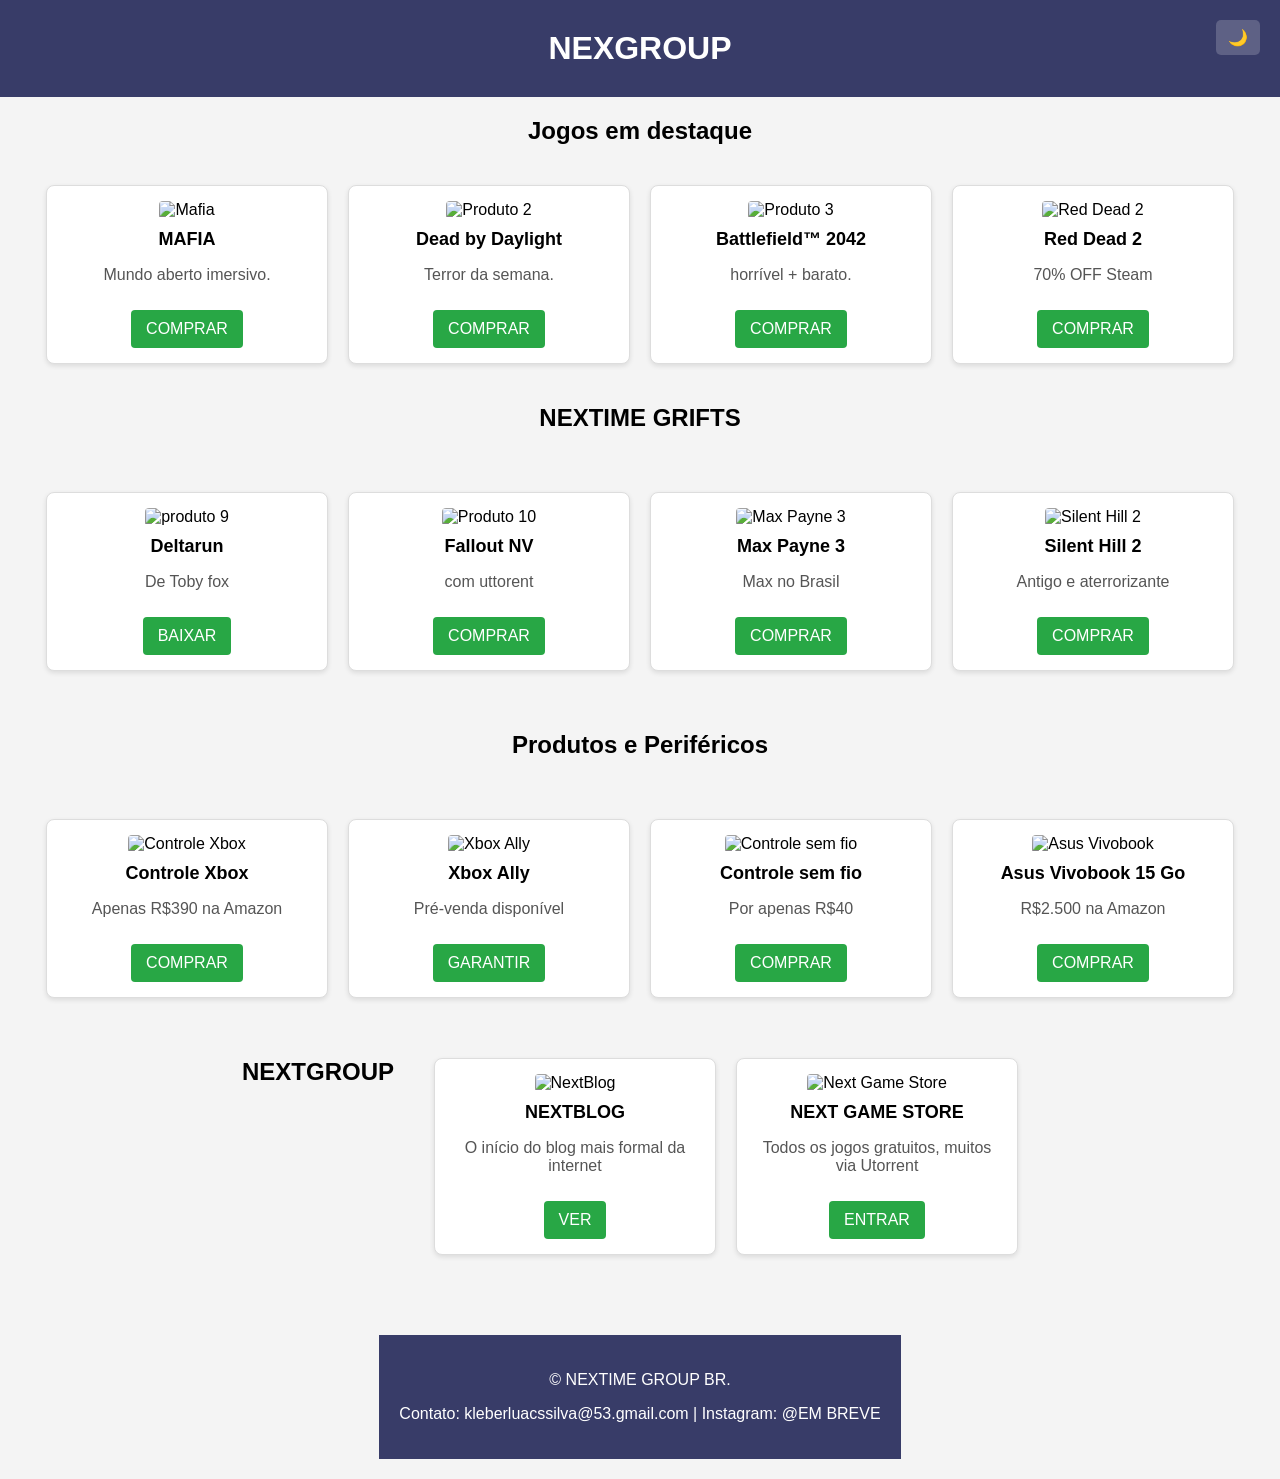
==== index.html @ abc6c037 "Update index.html" ====
<!DOCTYPE html>
<html lang="pt-br">
<head>
  <meta charset="UTF-8">
  <meta name="viewport" content="width=device-width, initial-scale=1.0">
  <title>NEXGROUP</title>
  <style>
    body {
      font-family: Arial, sans-serif;
      background-color: #f4f4f4;
      color: #000;
      margin: 0;
      padding: 0;
      transition: background-color 0.3s, color 0.3s;
    }

    header {
      background-color: #383c68;
      color: white;
      padding: 30px;
      text-align: center;
      position: relative;
    }

    header h1 {
      margin: 0;
    }

    #toggle-theme {
      position: absolute;
      top: 20px;
      right: 20px;
      padding: 8px 12px;
      border: none;
      border-radius: 5px;
      background-color: #ffffff30;
      color: white;
      cursor: pointer;
      font-size: 16px;
    }

    .container {
      display: flex;
      flex-wrap: wrap;
      justify-content: center;
      padding: 20px;
      gap: 20px;
    }

    .produto {
      background: white;
      border: 1px solid #ddd;
      border-radius: 8px;
      padding: 15px;
      width: 250px;
      text-align: center;
      box-shadow: 0 2px 5px rgba(0,0,0,0.1);
      transition: background-color 0.3s, color 0.3s;
    }

    .produto img {
      max-width: 100%;
      height: auto;
      border-radius: 4px;
    }

    .produto h2 {
      font-size: 18px;
      margin: 10px 0;
    }

    .produto p {
      color: #555;
    }

    .produto a {
      display: inline-block;
      margin-top: 10px;
      padding: 10px 15px;
      background-color: #28a745;
      color: white;
      text-decoration: none;
      border-radius: 4px;
    }

    .produto a:hover {
      background-color: #218838;
    }

    footer {
      background-color: #383c68;
      color: white;
      text-align: center;
      padding: 20px;
      margin-top: 40px;
    }

    /* 🌙 TEMA ESCURO */
    body.dark-mode {
      background-color: #121212;
      color: #e0e0e0;
    }

    body.dark-mode header,
    body.dark-mode footer {
      background-color: #1f1f3d;
      color: white;
    }

    body.dark-mode .produto {
      background-color: #1e1e1e;
      border-color: #333;
      box-shadow: 0 2px 5px rgba(255, 255, 255, 0.05);
    }

    body.dark-mode .produto p {
      color: #cccccc;
    }

    body.dark-mode .produto a {
      background-color: #28a745;
      color: white;
    }

    body.dark-mode .produto a:hover {
      background-color: #1c7c31;
    }

    body.dark-mode h1,
    body.dark-mode h2 {
      color: white;
    }

    body.dark-mode #toggle-theme {
      background-color: #ffffff10;
    }
  </style>
</head>

<body>

  <!-- 🔥 CABEÇALHO -->
  <header>
    <h1>NEXGROUP</h1>
    <button id="toggle-theme">🌙</button>
  </header>

  <!-- 🎮 PRIMEIRA PRATELEIRA - JOGOS -->
  <h2 style="text-align:center; margin-top:20px;">Jogos em destaque</h2>
  <div class="container">
    <div class="produto">
      <img src="mafia.jpeg" alt="Mafia">
      <h2>MAFIA</h2>
      <p>Mundo aberto imersivo.</p>
      <a href="#">COMPRAR</a>
    </div>
<div class="produto">
      <img src="ui.jpeg" alt="Produto 2" />
      <h2>Dead by Daylight</h2>
      <p>Terror da semana.</p>
      <a href="https://store.steampowered.com/app/381210/Dead_by_Daylight/" target="_blank">COMPRAR</a>
    </div>
    <div class="produto">
      <img src="b.jpeg" alt="Produto 3" />
      <h2>Battlefield™ 2042</h2>
      <p>horrível + barato.</p>
      <a href="https://store.steampowered.com/app/1517290/Battlefield_2042/" target="_blank">COMPRAR</a>
    </div>
    
    <div class="produto">
      <img src="red.jpeg" alt="Red Dead 2">
      <h2>Red Dead 2</h2>
      <p>70% OFF Steam</p>
      <a href="#">COMPRAR</a>
    </div>
<h2 style="text-align: center;margin-top:20px;">NEXTIME GRIFTS</h2>

  <!-- Terceira prateleira -->
  <div class="container">
    <div class="produto">
      <img src="rune.webp" alt="produto 9" />
      <h2>Deltarun</h2> 
      <p>De Toby fox</p>
      <a href="https://www.mediafire.com/file/yk2mm4gsqlfum91" target="_blank">BAIXAR</a>
    </div>
    <div class="produto">
      <img src="nw.jpeg" alt="Produto 10" />
      <h2>Fallout NV</h2>
      <p>com uttorent</p>
      <a href="magnet:?xt=urn:btih:AB17BE3C8B7FA88B3AF13E9C4FF7200B98525F3C" target="_blank">COMPRAR</a>
    </div>
    
    <div class="produto">
      <img src="max.jpg" alt="Max Payne 3">
      <h2>Max Payne 3</h2>
      <p>Max no Brasil</p>
      <a href="#">COMPRAR</a>
    </div>
    <div class="produto">
      <img src="sile.jpg" alt="Silent Hill 2">
      <h2>Silent Hill 2</h2>
      <p>Antigo e aterrorizante</p>
      <a href="#">COMPRAR</a>
    </div>
  </div>

  <!-- 🌟 >

  <!-- 🛍️ TERCEIRA PRATELEIRA - PRODUTOS -->
  <h2 style="text-align:center; margin-top:20px;">Produtos e Periféricos</h2>
  <div class="container">
    <div class="produto">
      <img src="gh.jpeg" alt="Controle Xbox">
      <h2>Controle Xbox</h2>
      <p>Apenas R$390 na Amazon</p>
      <a href="#">COMPRAR</a>
    </div>
    <div class="produto">
      <img src="aly.jpeg" alt="Xbox Ally">
      <h2>Xbox Ally</h2>
      <p>Pré-venda disponível</p>
      <a href="#">GARANTIR</a>
    </div>
    <div class="produto">
      <img src="po.jpeg" alt="Controle sem fio">
      <h2>Controle sem fio</h2>
      <p>Por apenas R$40</p>
      <a href="#">COMPRAR</a>
    </div>
    <div class="produto">
      <img src="alive.jpeg" alt="Asus Vivobook">
      <h2>Asus Vivobook 15 Go</h2>
      <p>R$2.500 na Amazon</p>
      <a href="#">COMPRAR</a>
    </div>
  </div>

  <!-- 🌐 QUARTA PRATELEIRA - GRUPO -->
  <h2 style="text-align:center; margin-top:20px;">NEXTGROUP</h2>
  <div class="container">
    <div class="produto">
      <img src="nb.jpeg" alt="NextBlog">
      <h2>NEXTBLOG</h2>
      <p>O início do blog mais formal da internet</p>
      <a href="#">VER</a>
    </div>
    <div class="produto">
      <img src="lç.png" alt="Next Game Store">
      <h2>NEXT GAME STORE</h2>
      <p>Todos os jogos gratuitos, muitos via Utorrent</p>
      <a href="#">ENTRAR</a>
    </div>
  </div>

  <!-- 🔥 RODAPÉ -->
  <footer>
    <p>&copy; NEXTIME GROUP BR.</p>
    <p>Contato: kleberluacssilva@53.gmail.com | Instagram: @EM BREVE</p>
  </footer>

  <!-- 🌙 SCRIPT DO TEMA -->
  <script>
    const toggleBtn = document.getElementById('toggle-theme');
    toggleBtn.addEventListener('click', () => {
      document.body.classList.toggle('dark-mode');
      toggleBtn.textContent = document.body.classList.contains('dark-mode') ? '☀️' : '🌙';
    });
  </script>

</body>
</html>
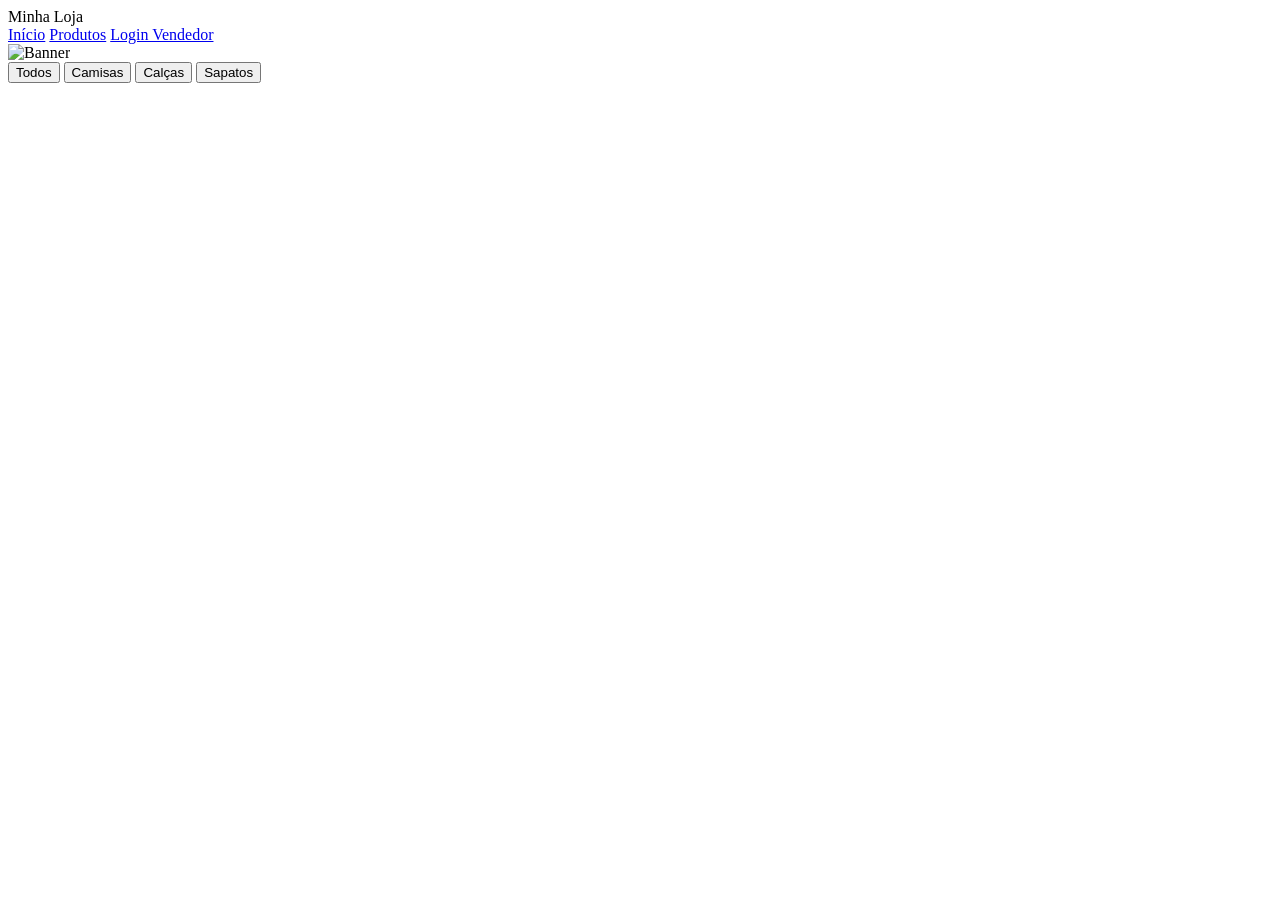
==== commit 7dc74f6a: "Add files via upload" ====
--- a/index.html
+++ b/index.html
@@ -1,271 +1,47 @@
-  <!DOCTYPE html>
-<html lang="pt-br">
-<head>
-  <meta charset="UTF-8">
-  <meta name="viewport" content="width=device-width, initial-scale=1.0">
-  <title>NEXGROUP</title>
-  <style>
-    body {
-      font-family: Arial, sans-serif;
-      background-color: #f4f4f4;
-      color: #000;
-      margin: 0;
-      padding: 0;
-      transition: background-color 0.3s, color 0.3s;
-    }
-
-    header {
-      background-color: #383c68;
-      color: white;
-      padding: 30px;
-      text-align: center;
-      position: relative;
-    }
-
-    header h1 {
-      margin: 0;
-    }
-
-    #toggle-theme {
-      position: absolute;
-      top: 20px;
-      right: 20px;
-      padding: 8px 12px;
-      border: none;
-      border-radius: 5px;
-      background-color: #ffffff30;
-      color: white;
-      cursor: pointer;
-      font-size: 16px;
-    }
-
-    .container {
-      display: flex;
-      flex-wrap: wrap;
-      justify-content: center;
-      padding: 20px;
-      gap: 20px;
-    }
-
-    .produto {
-      background: white;
-      border: 1px solid #ddd;
-      border-radius: 8px;
-      padding: 15px;
-      width: 250px;
-      text-align: center;
-      box-shadow: 0 2px 5px rgba(0,0,0,0.1);
-      transition: background-color 0.3s, color 0.3s;
-    }
-
-    .produto img {
-      max-width: 100%;
-      height: auto;
-      border-radius: 4px;
-    }
-
-    .produto h2 {
-      font-size: 18px;
-      margin: 10px 0;
-    }
-
-    .produto p {
-      color: #555;
-    }
-
-    .produto a {
-      display: inline-block;
-      margin-top: 10px;
-      padding: 10px 15px;
-      background-color: #28a745;
-      color: white;
-      text-decoration: none;
-      border-radius: 4px;
-    }
-
-    .produto a:hover {
-      background-color: #218838;
-    }
-
-    footer {
-      background-color: #383c68;
-      color: white;
-      text-align: center;
-      padding: 20px;
-      margin-top: 40px;
-    }
-
-    /* 🌙 TEMA ESCURO */
-    body.dark-mode {
-      background-color: #121212;
-      color: #e0e0e0;
-    }
-
-    body.dark-mode header,
-    body.dark-mode footer {
-      background-color: #1f1f3d;
-      color: white;
-    }
-
-    body.dark-mode .produto {
-      background-color: #1e1e1e;
-      border-color: #333;
-      box-shadow: 0 2px 5px rgba(255, 255, 255, 0.05);
-    }
-
-    body.dark-mode .produto p {
-      color: #cccccc;
-    }
-
-    body.dark-mode .produto a {
-      background-color: #28a745;
-      color: white;
-    }
-
-    body.dark-mode .produto a:hover {
-      background-color: #1c7c31;
-    }
-
-    body.dark-mode h1,
-    body.dark-mode h2 {
-      color: white;
-    }
-
-    body.dark-mode #toggle-theme {
-      background-color: #ffffff10;
-    }
-  </style>
-</head>
-
-<body>
-
-  <!-- 🔥 CABEÇALHO -->
-  <header>
-    <h1>NEXGROUP</h1>
-    <button id="toggle-theme">🌙</button>
-  </header>
-
-  <!-- 🎮 PRIMEIRA PRATELEIRA - JOGOS -->
-  <h2 style="text-align:center; margin-top:20px;">Jogos em destaque</h2>
-  <div class="container">
-    <div class="produto">
-      <img src="mafia.jpeg" alt="Mafia">
-      <h2>MAFIA</h2>
-      <p>Mundo aberto imersivo.</p>
-      <a href="#">COMPRAR</a>
-    </div>
-<div class="produto">
-      <img src="ui.jpeg" alt="Produto 2" />
-      <h2>Dead by Daylight</h2>
-      <p>Terror da semana.</p>
-      <a href="https://store.steampowered.com/app/381210/Dead_by_Daylight/" target="_blank">COMPRAR</a>
-    </div>
-    <div class="produto">
-      <img src="b.jpeg" alt="Produto 3" />
-      <h2>Battlefield™ 2042</h2>
-      <p>horrível + barato.</p>
-      <a href="https://store.steampowered.com/app/1517290/Battlefield_2042/" target="_blank">COMPRAR</a>
-    </div>
-    
-    <div class="produto">
-      <img src="red.jpeg" alt="Red Dead 2">
-      <h2>Red Dead 2</h2>
-      <p>70% OFF Steam</p>
-      <a href="#">COMPRAR</a>
-    </div>
-<h2 style="text-align: center;margin-top:20px;">NEXTIME GRIFTS</h2>
-
-  <!-- Terceira prateleira -->
-  <div class="container">
-    <div class="produto">
-      <img src="rune.webp" alt="produto 9" />
-      <h2>Deltarun</h2> 
-      <p>De Toby fox</p>
-      <a href="https://www.mediafire.com/file/yk2mm4gsqlfum91" target="_blank">BAIXAR</a>
-    </div>
-    <div class="produto">
-      <img src="nw.jpeg" alt="Produto 10" />
-      <h2>Fallout NV</h2>
-      <p>com uttorent</p>
-      <a href="magnet:?xt=urn:btih:AB17BE3C8B7FA88B3AF13E9C4FF7200B98525F3C" target="_blank">COMPRAR</a>
-    </div>
-    
-    <div class="produto">
-      <img src="max.jpg" alt="Max Payne 3">
-      <h2>Max Payne 3</h2>
-      <p>Max no Brasil</p>
-      <a href="#">COMPRAR</a>
-    </div>
-    <div class="produto">
-      <img src="sile.jpg" alt="Silent Hill 2">
-      <h2>Silent Hill 2</h2>
-      <p>Antigo e aterrorizante</p>
-      <a href="#">COMPRAR</a>
-    </div>
-  </div>
-
-  <!-- 🌟 >
-
-  <!-- 🛍️ TERCEIRA PRATELEIRA - PRODUTOS -->
-  <h2 style="text-align:center; margin-top:20px;">Produtos e Periféricos</h2>
-  <div class="container">
-    <div class="produto">
-      <img src="gh.jpeg" alt="Controle Xbox">
-      <h2>Controle Xbox</h2>
-      <p>Apenas R$390 na Amazon</p>
-      <a href="#">COMPRAR</a>
-    </div>
-    <div class="produto">
-      <img src="aly.jpeg" alt="Xbox Ally">
-      <h2>Xbox Ally</h2>
-      <p>Pré-venda disponível</p>
-      <a href="#">GARANTIR</a>
-    </div>
-    <div class="produto">
-      <img src="po.jpeg" alt="Controle sem fio">
-      <h2>Controle sem fio</h2>
-      <p>Por apenas R$40</p>
-      <a href="#">COMPRAR</a>
-    </div>
-    <div class="produto">
-      <img src="alive.jpeg" alt="Asus Vivobook">
-      <h2>Asus Vivobook 15 Go</h2>
-      <p>R$2.500 na Amazon</p>
-      <a href="#">COMPRAR</a>
-    </div>
-  </div>
-
-  <!-- 🌐 QUARTA PRATELEIRA - GRUPO -->
-  <h2 style="text-align:center; margin-top:20px;">NEXTGROUP</h2>
-  <div class="container">
-    <div class="produto">
-      <img src="nb.jpeg" alt="NextBlog">
-      <h2>NEXTBLOG</h2>
-      <p>O início do blog mais formal da internet</p>
-      <a href="#">VER</a>
-    </div>
-    <div class="produto">
-      <img src="lç.png" alt="Next Game Store">
-      <h2>NEXT GAME STORE</h2>
-      <p>Todos os jogos gratuitos, muitos via Utorrent</p>
-      <a href="#">ENTRAR</a>
-    </div>
-  </div>
-
-  <!-- 🔥 RODAPÉ -->
-  <footer>
-    <p>&copy; NEXTIME GROUP BR.</p>
-    <p>Contato: kleberluacssilva@53.gmail.com | Instagram: @EM BREVE</p>
-  </footer>
-
-  <!-- 🌙 SCRIPT DO TEMA -->
-  <script>
-    const toggleBtn = document.getElementById('toggle-theme');
-    toggleBtn.addEventListener('click', () => {
-      document.body.classList.toggle('dark-mode');
-      toggleBtn.textContent = document.body.classList.contains('dark-mode') ? '☀️' : '🌙';
-    });
-  </script>
-
-</body>
-</html>
+<!DOCTYPE html>
+<html lang="pt-BR">
+<head>
+<meta charset="UTF-8">
+<meta name="viewport" content="width=device-width, initial-scale=1.0">
+<title>Minha Loja</title>
+<link rel="stylesheet" href="css/estilo.css">
+
+<!-- Firebase SDK -->
+<script src="https://www.gstatic.com/firebasejs/10.15.0/firebase-app-compat.js"></script>
+<script src="https://www.gstatic.com/firebasejs/10.15.0/firebase-firestore-compat.js"></script>
+</head>
+<body>
+<header>
+  <div class="logo">Minha Loja</div>
+  <nav>
+    <a href="index.html">Início</a>
+    <a href="#produtos">Produtos</a>
+    <a href="login.html">Login Vendedor</a>
+  </nav>
+</header>
+
+<div class="banner">
+  <img src="imagens/banner.jpg" alt="Banner" class="banner-img">
+</div>
+
+<div class="categorias">
+  <button onclick="filtrar('todos')">Todos</button>
+  <button onclick="filtrar('camisas')">Camisas</button>
+  <button onclick="filtrar('calças')">Calças</button>
+  <button onclick="filtrar('sapatos')">Sapatos</button>
+</div>
+<script src="https://www.gstatic.com/firebasejs/10.15.0/firebase-app-compat.js"></script>
+<script src="https://www.gstatic.com/firebasejs/10.15.0/firebase-firestore-compat.js"></script>
+<script src="https://www.gstatic.com/firebasejs/10.15.0/firebase-storage-compat.js"></script>
+
+<div class="produtos" id="produtos">
+  <!-- Produtos carregados via Firebase -->
+</div>
+
+<script src="js/main.js"></script>
+<script>
+inicializarFirebase();
+carregarProdutos(); // Renderiza produtos na página principal
+</script>
+</body>
+</html>
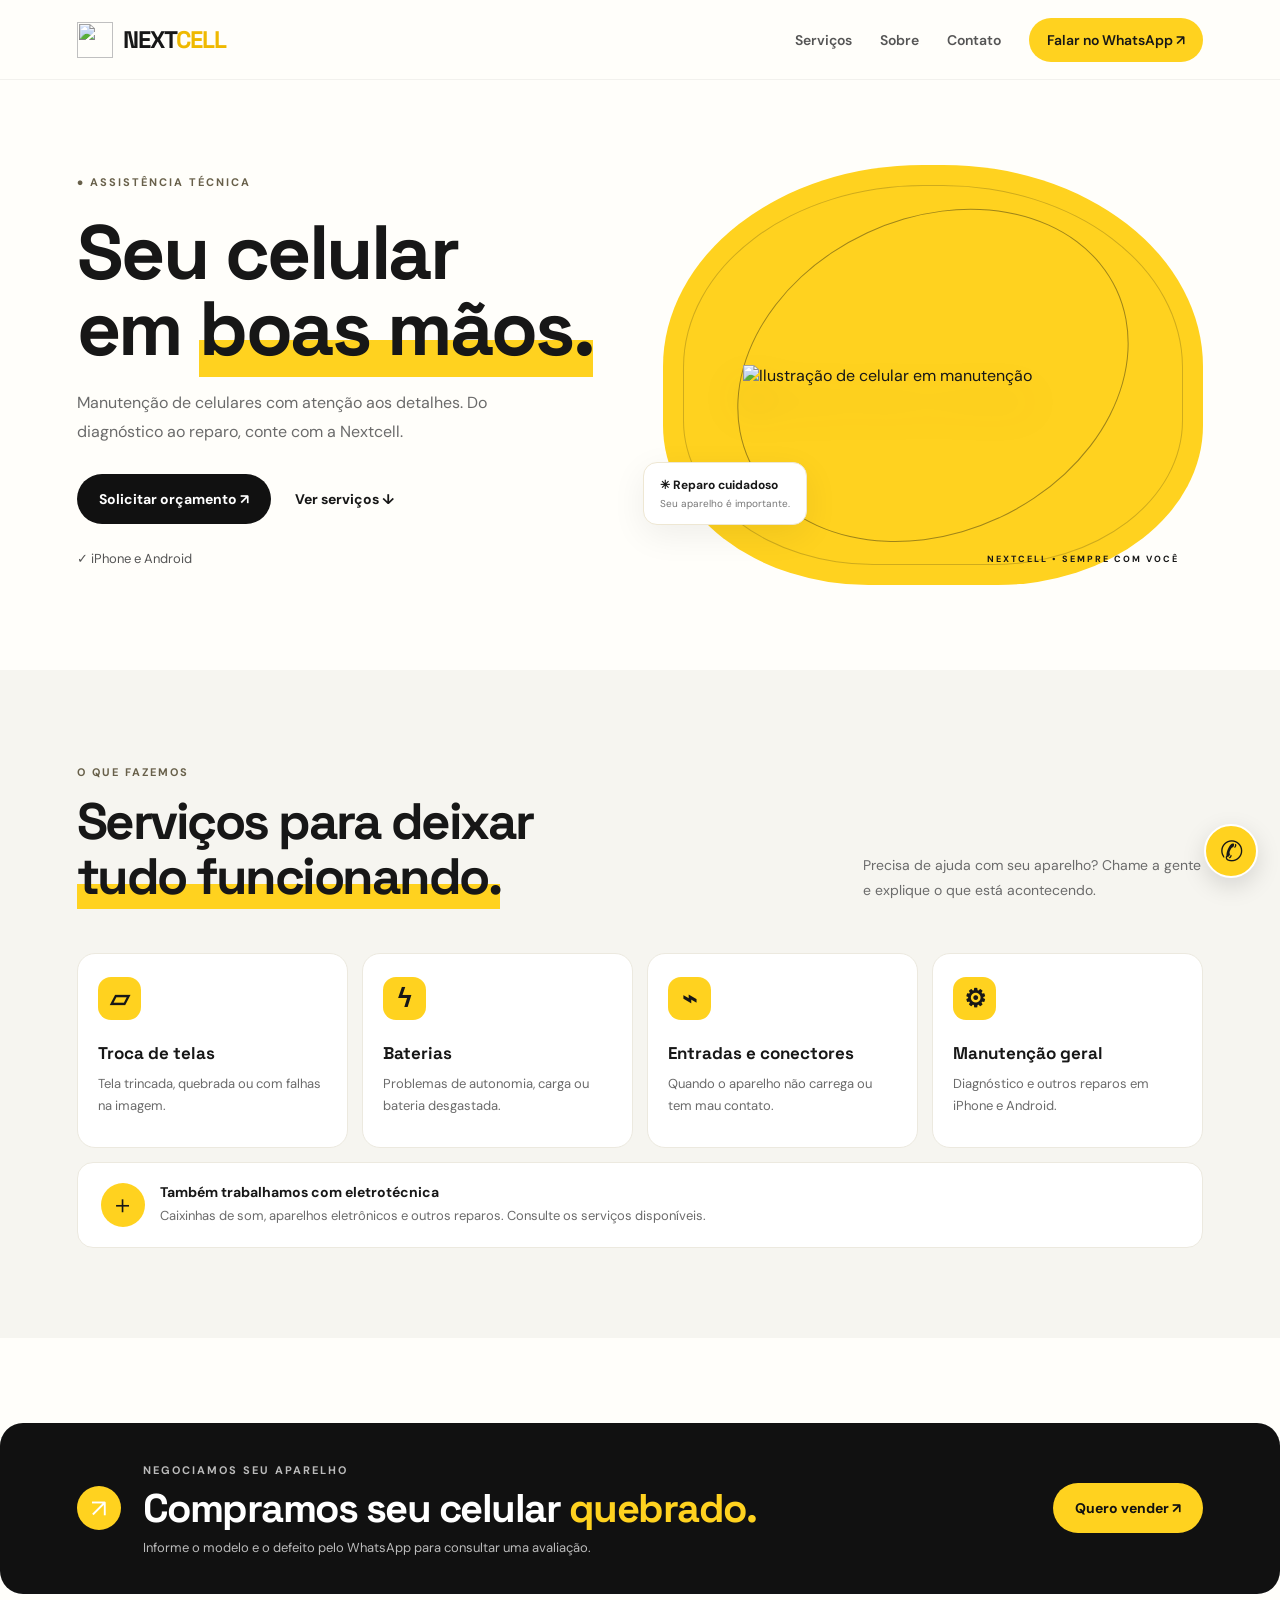
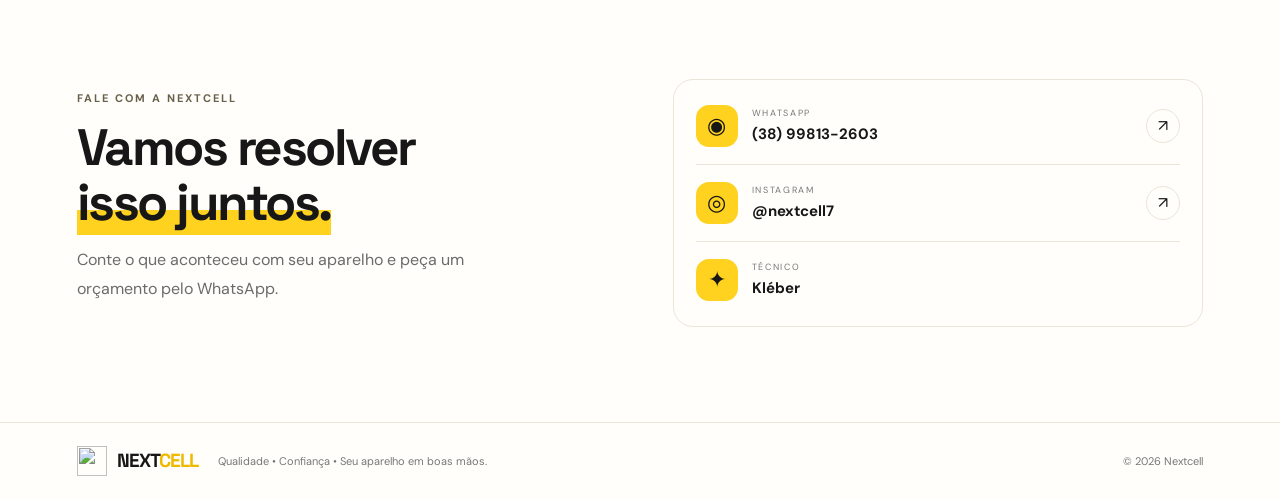
==== commit 33f83413: "Add files via upload" ====
--- a/index.html
+++ b/index.html
@@ -1,47 +1,14 @@
-<!DOCTYPE html>
-<html lang="pt-BR">
-<head>
-<meta charset="UTF-8">
-<meta name="viewport" content="width=device-width, initial-scale=1.0">
-<title>Minha Loja</title>
-<link rel="stylesheet" href="css/estilo.css">
-
-<!-- Firebase SDK -->
-<script src="https://www.gstatic.com/firebasejs/10.15.0/firebase-app-compat.js"></script>
-<script src="https://www.gstatic.com/firebasejs/10.15.0/firebase-firestore-compat.js"></script>
-</head>
-<body>
-<header>
-  <div class="logo">Minha Loja</div>
-  <nav>
-    <a href="index.html">Início</a>
-    <a href="#produtos">Produtos</a>
-    <a href="login.html">Login Vendedor</a>
-  </nav>
-</header>
-
-<div class="banner">
-  <img src="imagens/banner.jpg" alt="Banner" class="banner-img">
-</div>
-
-<div class="categorias">
-  <button onclick="filtrar('todos')">Todos</button>
-  <button onclick="filtrar('camisas')">Camisas</button>
-  <button onclick="filtrar('calças')">Calças</button>
-  <button onclick="filtrar('sapatos')">Sapatos</button>
-</div>
-<script src="https://www.gstatic.com/firebasejs/10.15.0/firebase-app-compat.js"></script>
-<script src="https://www.gstatic.com/firebasejs/10.15.0/firebase-firestore-compat.js"></script>
-<script src="https://www.gstatic.com/firebasejs/10.15.0/firebase-storage-compat.js"></script>
-
-<div class="produtos" id="produtos">
-  <!-- Produtos carregados via Firebase -->
-</div>
-
-<script src="js/main.js"></script>
-<script>
-inicializarFirebase();
-carregarProdutos(); // Renderiza produtos na página principal
-</script>
-</body>
-</html>
+<!doctype html>
+<html lang="pt-BR">
+<head>
+<meta charset="utf-8"><meta name="viewport" content="width=device-width,initial-scale=1"><meta name="theme-color" content="#ffd21f">
+<meta name="description" content="Nextcell Assistência Técnica — manutenção de celulares e eletrônicos."><title>Nextcell | Assistência Técnica</title>
+<link rel="icon" href="assets/nextcell-logo.svg" type="image/svg+xml"><link rel="stylesheet" href="style.css">
+</head><body>
+<header class="header"><a class="brand" href="#inicio"><img src="assets/nextcell-logo.svg" alt=""><span>NEXT<b>CELL</b></span></a><button class="menu-toggle" id="menuToggle" aria-label="Abrir menu" aria-expanded="false">☰</button><nav id="nav"><a href="#servicos">Serviços</a><a href="#sobre">Sobre</a><a href="#contato">Contato</a><a class="nav-cta" href="https://wa.me/5538998132603" target="_blank" rel="noopener">Falar no WhatsApp ↗</a></nav></header>
+<main>
+<section class="hero section" id="inicio"><div><span class="eyebrow">● ASSISTÊNCIA TÉCNICA</span><h1>Seu celular<br>em <em>boas mãos.</em></h1><p class="lead">Manutenção de celulares com atenção aos detalhes. Do diagnóstico ao reparo, conte com a Nextcell.</p><div class="actions"><a class="btn dark" href="https://wa.me/5538998132603?text=Olá%2C%20quero%20um%20orçamento%20para%20meu%20celular." target="_blank" rel="noopener">Solicitar orçamento ↗</a><a class="text-link" href="#servicos">Ver serviços ↓</a></div><p class="note">✓ iPhone e Android</p></div><div class="hero-art"><div class="orbit"></div><img src="assets/phone-repair.svg" alt="Ilustração de celular em manutenção"><div class="float-tag"><b>✳ Reparo cuidadoso</b><small>Seu aparelho é importante.</small></div><span class="art-caption">NEXTCELL • SEMPRE COM VOCÊ</span></div></section>
+<section class="services section" id="servicos"><div class="heading"><div><span class="eyebrow">O QUE FAZEMOS</span><h2>Serviços para deixar<br><em>tudo funcionando.</em></h2></div><p>Precisa de ajuda com seu aparelho? Chame a gente e explique o que está acontecendo.</p></div><div class="grid"><article><i>▱</i><h3>Troca de telas</h3><p>Tela trincada, quebrada ou com falhas na imagem.</p></article><article><i>ϟ</i><h3>Baterias</h3><p>Problemas de autonomia, carga ou bateria desgastada.</p></article><article><i>⌁</i><h3>Entradas e conectores</h3><p>Quando o aparelho não carrega ou tem mau contato.</p></article><article><i>⚙</i><h3>Manutenção geral</h3><p>Diagnóstico e outros reparos em iPhone e Android.</p></article></div><div class="extra"><span>＋</span><div><b>Também trabalhamos com eletrotécnica</b><p>Caixinhas de som, aparelhos eletrônicos e outros reparos. Consulte os serviços disponíveis.</p></div></div></section>
+<section class="buy section" id="sobre"><div class="buy-icon">↗</div><div><span class="eyebrow">NEGOCIAMOS SEU APARELHO</span><h2>Compramos seu celular <em>quebrado.</em></h2><p>Informe o modelo e o defeito pelo WhatsApp para consultar uma avaliação.</p></div><a class="btn yellow" href="https://wa.me/5538998132603?text=Olá%2C%20quero%20vender%20meu%20celular%20quebrado." target="_blank" rel="noopener">Quero vender ↗</a></section>
+<section class="contact section" id="contato"><div><span class="eyebrow">FALE COM A NEXTCELL</span><h2>Vamos resolver<br><em>isso juntos.</em></h2><p class="lead">Conte o que aconteceu com seu aparelho e peça um orçamento pelo WhatsApp.</p></div><div class="contact-card"><div class="contact-row"><span>◉</span><div><small>WHATSAPP</small><b>(38) 99813-2603</b></div><a href="https://wa.me/5538998132603" target="_blank" rel="noopener">↗</a></div><div class="contact-row"><span>◎</span><div><small>INSTAGRAM</small><b>@nextcell7</b></div><a href="https://instagram.com/nextcell7" target="_blank" rel="noopener">↗</a></div><div class="contact-row"><span>✦</span><div><small>TÉCNICO</small><b>Kléber</b></div></div></div></section>
+</main><footer><a class="brand" href="#inicio"><img src="assets/nextcell-logo.svg" alt=""><span>NEXT<b>CELL</b></span></a><p>Qualidade • Confiança • Seu aparelho em boas mãos.</p><small>© <span id="year"></span> Nextcell</small></footer><a class="whatsapp-float" href="https://wa.me/5538998132603" target="_blank" rel="noopener" aria-label="WhatsApp">✆</a><script src="script.js"></script></body></html>
--- a/style.css
+++ b/style.css
@@ -0,0 +1,3 @@
+@import url('https://fonts.googleapis.com/css2?family=DM+Sans:wght@400;500;600;700&family=Space+Grotesk:wght@400;500;600;700&display=swap');
+:root{--y:#ffd21f;--gold:#efb900;--black:#111;--muted:#6b6b6b;--paper:#fffefa;--line:#e9e5d8}*{box-sizing:border-box}html{scroll-behavior:smooth;scroll-padding-top:90px}body{margin:0;background:var(--paper);color:#171717;font-family:'DM Sans',Arial,sans-serif}a{color:inherit;text-decoration:none}.header{height:80px;padding:0 6vw;display:flex;align-items:center;justify-content:space-between;position:sticky;top:0;z-index:5;background:#fffefaed;backdrop-filter:blur(12px);border-bottom:1px solid #0000000d}.brand{display:flex;align-items:center;gap:10px;font:700 24px 'Space Grotesk',sans-serif;letter-spacing:-1px}.brand img{width:36px;height:36px}.brand b{color:var(--gold)}nav{display:flex;align-items:center;gap:28px;font-size:14px;font-weight:600}nav>a:not(.nav-cta){color:#555}.nav-cta{background:var(--y);padding:13px 18px;border-radius:30px}.menu-toggle{display:none;border:0;background:none;font-size:25px}.section{padding-left:6vw;padding-right:6vw}.hero{min-height:590px;display:grid;grid-template-columns:1fr 1fr;gap:45px;align-items:center;padding-top:65px;padding-bottom:65px;overflow:hidden}.eyebrow{font-size:11px;letter-spacing:2px;font-weight:700;color:#68604a}.eyebrow:first-letter{color:var(--gold)}h1,h2{font-family:'Space Grotesk',sans-serif;letter-spacing:-2.5px}h1{font-size:clamp(48px,6vw,78px);line-height:.99;margin:23px 0}h2{font-size:clamp(34px,4vw,52px);line-height:1.08;margin:13px 0}em{font-style:normal;background:linear-gradient(transparent 62%,var(--y) 62%)}.lead{font-size:16px;line-height:1.8;color:var(--muted);max-width:470px}.actions{display:flex;align-items:center;gap:24px;margin-top:28px}.btn{display:inline-flex;align-items:center;gap:20px;padding:16px 22px;border-radius:30px;font-weight:700;font-size:14px;transition:.2s}.btn:hover{transform:translateY(-2px)}.dark{background:var(--black);color:#fff}.yellow{background:var(--y);color:#111;white-space:nowrap}.text-link{font-size:14px;font-weight:700}.note{font-size:13px;color:#555;margin-top:26px}.hero-art{min-height:420px;position:relative;display:grid;place-items:center;background:var(--y);border-radius:48% 48% 38% 38%;isolation:isolate}.hero-art:before{content:'';position:absolute;inset:20px;border:1px solid #1113;border-radius:inherit}.orbit{position:absolute;width:75%;height:75%;border:1px solid #1116;border-radius:50%;transform:rotate(-25deg)}.hero-art>img{position:relative;width:min(75%,380px);filter:drop-shadow(0 25px 20px #4b390d35)}.float-tag{position:absolute;left:-20px;bottom:60px;background:white;border:1px solid #eee7d3;border-radius:14px;padding:14px 16px;box-shadow:0 10px 35px #0001;font-size:12px}.float-tag b,.float-tag small{display:block}.float-tag small{color:#777;margin-top:4px}.art-caption{position:absolute;bottom:20px;right:24px;font-size:9px;letter-spacing:2px;font-weight:700}.services{background:#f6f5f0;padding-top:90px;padding-bottom:90px}.heading{display:flex;justify-content:space-between;align-items:end;gap:30px;margin-bottom:35px}.heading>p{max-width:340px;color:var(--muted);font-size:14px;line-height:1.8}.grid{display:grid;grid-template-columns:repeat(4,1fr);gap:14px}.grid article{background:#fff;border:1px solid #ece9df;border-radius:18px;padding:23px 20px;min-height:195px;transition:.2s}.grid article:hover{transform:translateY(-4px);border-color:var(--gold)}.grid i{font-style:normal;display:grid;place-items:center;width:43px;height:43px;border-radius:13px;background:var(--y);font-size:25px;font-weight:700;margin-bottom:22px}.grid h3{font:700 17px 'Space Grotesk',sans-serif;margin:0 0 9px}.grid p,.extra p{font-size:13px;line-height:1.7;color:var(--muted);margin:0}.extra{display:flex;align-items:center;gap:15px;background:#fff;border:1px solid #ece9df;border-radius:16px;margin-top:14px;padding:20px 23px}.extra>span,.buy-icon{display:grid;place-items:center;width:44px;height:44px;border-radius:50%;background:var(--y);font-size:25px;flex:none}.extra b{font-size:14px;display:block;margin-bottom:4px}.buy{margin-top:85px;margin-bottom:85px;background:var(--black);color:#fff;border-radius:23px;padding-top:35px;padding-bottom:35px;display:flex;align-items:center;gap:22px}.buy .eyebrow{color:#bbb}.buy h2{font-size:clamp(26px,3.3vw,40px);letter-spacing:-1.5px;margin:8px 0}.buy h2 em{background:none;color:var(--y)}.buy p{font-size:13px;color:#bbb;line-height:1.6;margin:0}.buy .btn{margin-left:auto}.contact{display:grid;grid-template-columns:1fr 1fr;gap:65px;align-items:center;padding-bottom:95px}.contact-card{border:1px solid var(--line);border-radius:20px;padding:8px 22px}.contact-row{display:flex;align-items:center;gap:14px;padding:17px 0;border-bottom:1px solid var(--line)}.contact-row:last-child{border:0}.contact-row>span{display:grid;place-items:center;width:42px;height:42px;border-radius:13px;background:var(--y);font-size:22px;flex:none}.contact-row div{flex:1}.contact-row small{display:block;color:#777;font-size:9px;letter-spacing:1.7px;margin-bottom:4px}.contact-row b{font-size:15px}.contact-row>a{width:34px;height:34px;border:1px solid var(--line);border-radius:50%;display:grid;place-items:center}footer{border-top:1px solid var(--line);padding:23px 6vw;display:flex;align-items:center;gap:20px}footer .brand{font-size:19px}footer .brand img{width:30px;height:30px}footer p,footer small{font-size:11px;color:#777;margin:0}footer small{margin-left:auto}.whatsapp-float{position:fixed;bottom:22px;right:22px;width:54px;height:54px;display:grid;place-items:center;border-radius:50%;background:var(--y);border:2px solid white;font-size:28px;box-shadow:0 8px 24px #0002;z-index:4}
+@media(max-width:900px){.grid{grid-template-columns:repeat(2,1fr)}.hero{gap:25px}.hero-art{min-height:360px}.contact{gap:30px}}@media(max-width:680px){.header{height:70px}.brand{font-size:21px}.brand img{width:32px;height:32px}.menu-toggle{display:block}nav{display:none;position:absolute;top:69px;left:0;right:0;background:var(--paper);padding:20px 24px 24px;flex-direction:column;align-items:stretch;border-bottom:1px solid var(--line);gap:17px}nav.open{display:flex}.nav-cta{text-align:center}.hero{grid-template-columns:1fr;padding-top:50px;padding-bottom:50px;gap:42px}.hero-art{min-height:340px;width:88%;margin:auto}.hero-art>img{width:70%}.float-tag{left:-14px;bottom:55px}.heading{display:block}.heading>p{margin-top:18px}.services{padding-top:60px;padding-bottom:60px}.grid{gap:10px}.grid article{padding:18px 15px;min-height:185px}.grid h3{font-size:15px}.grid p{font-size:12px}.grid i{margin-bottom:17px}.buy{margin-top:50px;margin-bottom:60px;display:grid;grid-template-columns:auto 1fr;gap:14px;padding-top:24px;padding-bottom:24px}.buy-icon{width:44px;height:44px}.buy .btn{grid-column:1/-1;justify-content:center;margin:3px 0 0}.contact{grid-template-columns:1fr;gap:25px;padding-bottom:60px}.contact h2{font-size:42px}footer{flex-wrap:wrap;gap:12px}footer p{order:3;width:100%}}@media(prefers-reduced-motion:reduce){html{scroll-behavior:auto}*,*:before,*:after{transition:none!important}}
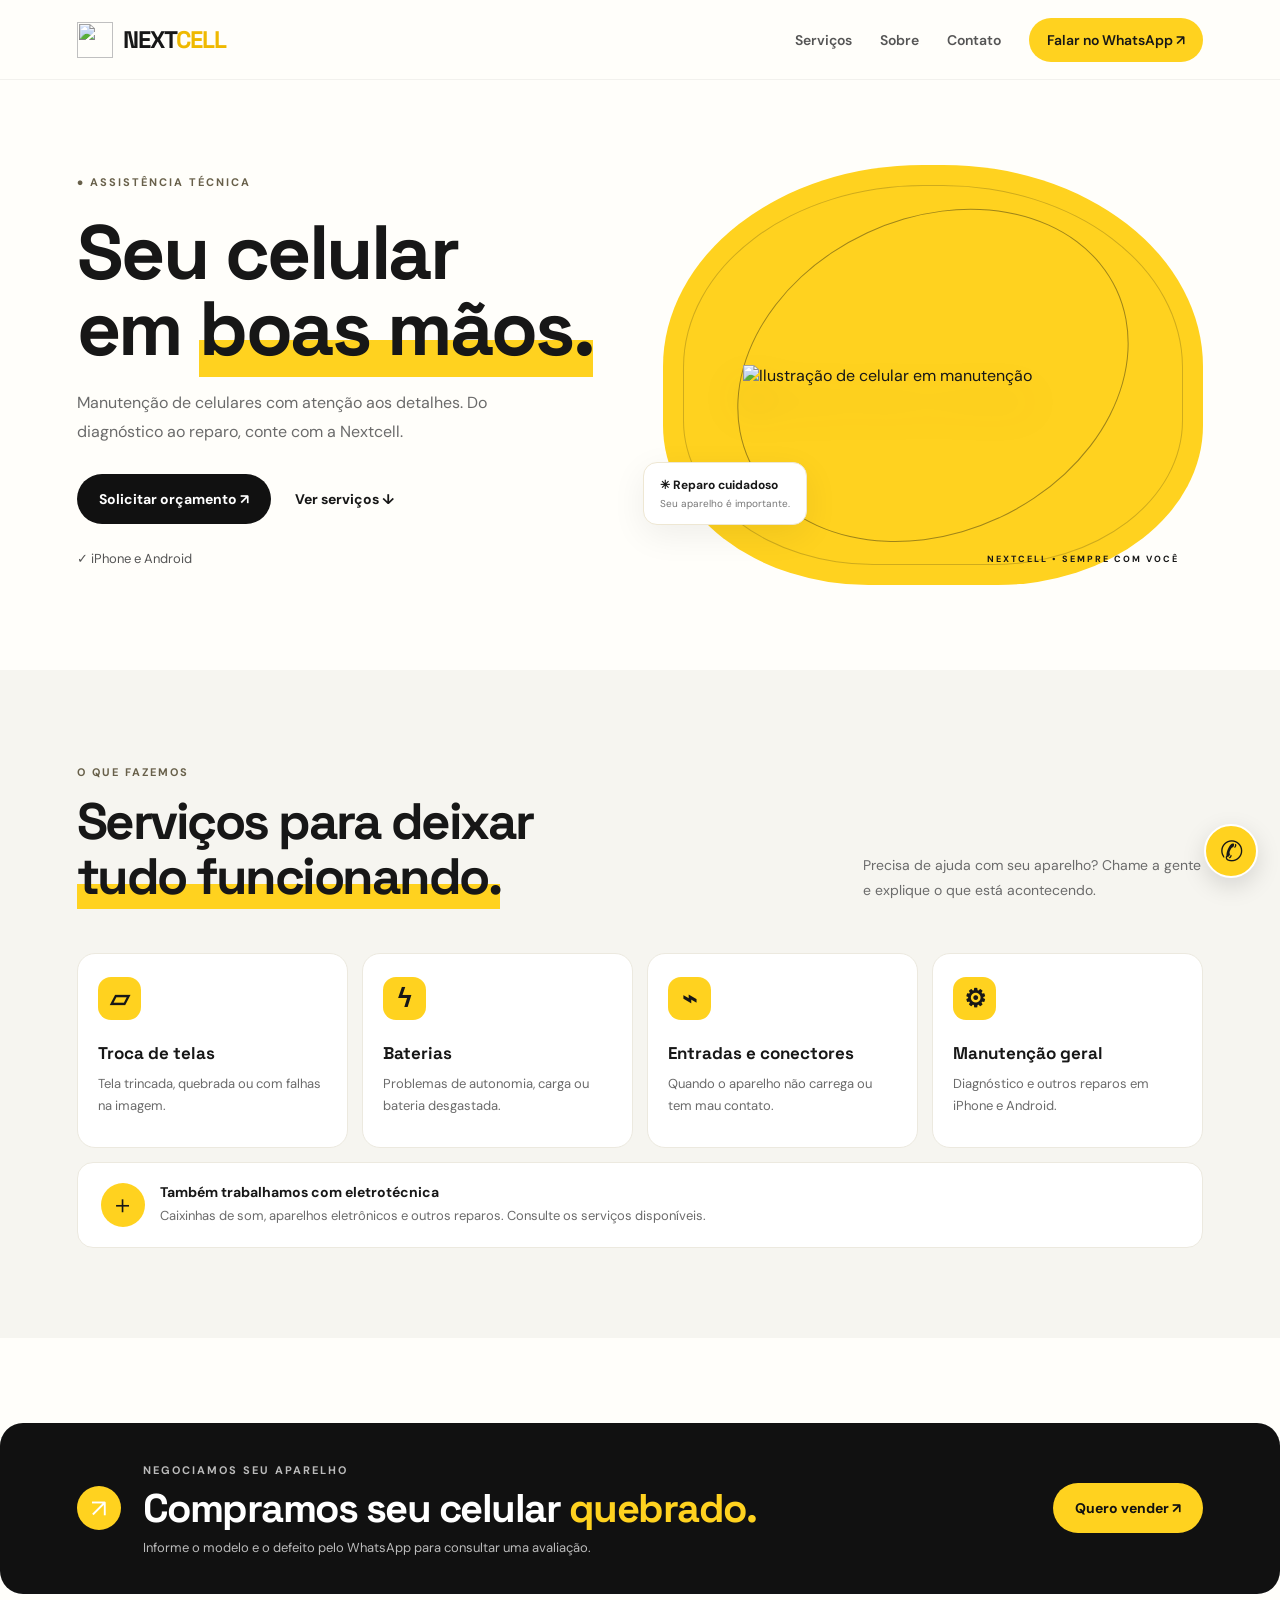
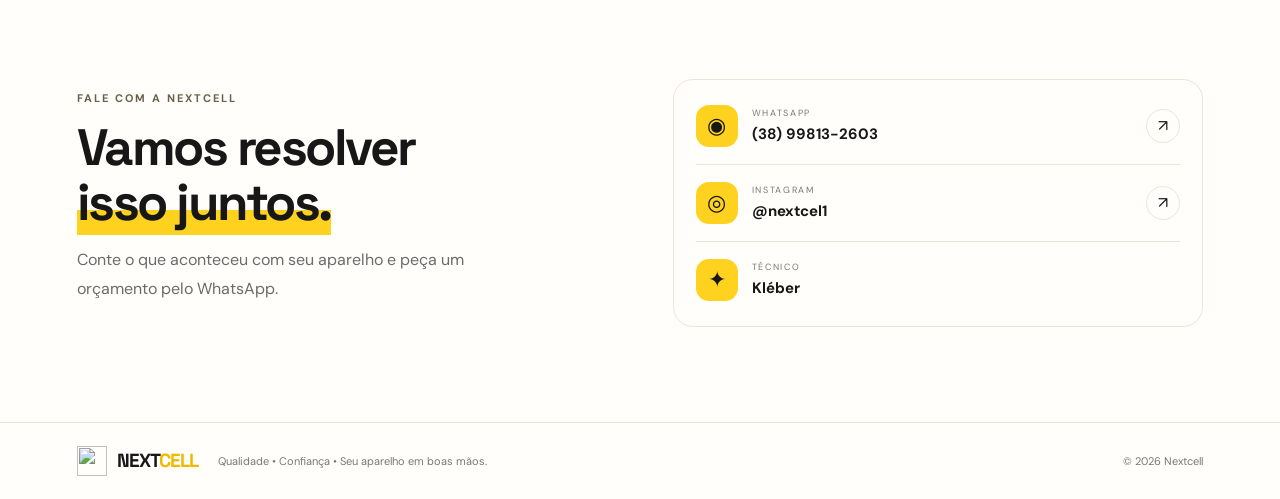
==== commit f5c796b7: "Update index.html" ====
--- a/index.html
+++ b/index.html
@@ -10,5 +10,5 @@
 <section class="hero section" id="inicio"><div><span class="eyebrow">● ASSISTÊNCIA TÉCNICA</span><h1>Seu celular<br>em <em>boas mãos.</em></h1><p class="lead">Manutenção de celulares com atenção aos detalhes. Do diagnóstico ao reparo, conte com a Nextcell.</p><div class="actions"><a class="btn dark" href="https://wa.me/5538998132603?text=Olá%2C%20quero%20um%20orçamento%20para%20meu%20celular." target="_blank" rel="noopener">Solicitar orçamento ↗</a><a class="text-link" href="#servicos">Ver serviços ↓</a></div><p class="note">✓ iPhone e Android</p></div><div class="hero-art"><div class="orbit"></div><img src="assets/phone-repair.svg" alt="Ilustração de celular em manutenção"><div class="float-tag"><b>✳ Reparo cuidadoso</b><small>Seu aparelho é importante.</small></div><span class="art-caption">NEXTCELL • SEMPRE COM VOCÊ</span></div></section>
 <section class="services section" id="servicos"><div class="heading"><div><span class="eyebrow">O QUE FAZEMOS</span><h2>Serviços para deixar<br><em>tudo funcionando.</em></h2></div><p>Precisa de ajuda com seu aparelho? Chame a gente e explique o que está acontecendo.</p></div><div class="grid"><article><i>▱</i><h3>Troca de telas</h3><p>Tela trincada, quebrada ou com falhas na imagem.</p></article><article><i>ϟ</i><h3>Baterias</h3><p>Problemas de autonomia, carga ou bateria desgastada.</p></article><article><i>⌁</i><h3>Entradas e conectores</h3><p>Quando o aparelho não carrega ou tem mau contato.</p></article><article><i>⚙</i><h3>Manutenção geral</h3><p>Diagnóstico e outros reparos em iPhone e Android.</p></article></div><div class="extra"><span>＋</span><div><b>Também trabalhamos com eletrotécnica</b><p>Caixinhas de som, aparelhos eletrônicos e outros reparos. Consulte os serviços disponíveis.</p></div></div></section>
 <section class="buy section" id="sobre"><div class="buy-icon">↗</div><div><span class="eyebrow">NEGOCIAMOS SEU APARELHO</span><h2>Compramos seu celular <em>quebrado.</em></h2><p>Informe o modelo e o defeito pelo WhatsApp para consultar uma avaliação.</p></div><a class="btn yellow" href="https://wa.me/5538998132603?text=Olá%2C%20quero%20vender%20meu%20celular%20quebrado." target="_blank" rel="noopener">Quero vender ↗</a></section>
-<section class="contact section" id="contato"><div><span class="eyebrow">FALE COM A NEXTCELL</span><h2>Vamos resolver<br><em>isso juntos.</em></h2><p class="lead">Conte o que aconteceu com seu aparelho e peça um orçamento pelo WhatsApp.</p></div><div class="contact-card"><div class="contact-row"><span>◉</span><div><small>WHATSAPP</small><b>(38) 99813-2603</b></div><a href="https://wa.me/5538998132603" target="_blank" rel="noopener">↗</a></div><div class="contact-row"><span>◎</span><div><small>INSTAGRAM</small><b>@nextcell7</b></div><a href="https://instagram.com/nextcell7" target="_blank" rel="noopener">↗</a></div><div class="contact-row"><span>✦</span><div><small>TÉCNICO</small><b>Kléber</b></div></div></div></section>
+<section class="contact section" id="contato"><div><span class="eyebrow">FALE COM A NEXTCELL</span><h2>Vamos resolver<br><em>isso juntos.</em></h2><p class="lead">Conte o que aconteceu com seu aparelho e peça um orçamento pelo WhatsApp.</p></div><div class="contact-card"><div class="contact-row"><span>◉</span><div><small>WHATSAPP</small><b>(38) 99813-2603</b></div><a href="https://wa.me/5538998132603" target="_blank" rel="noopener">↗</a></div><div class="contact-row"><span>◎</span><div><small>INSTAGRAM</small><b>@nextcel1</b></div><a href="https://instagram.com/nextcell7" target="_blank" rel="noopener">↗</a></div><div class="contact-row"><span>✦</span><div><small>TÉCNICO</small><b>Kléber</b></div></div></div></section>
 </main><footer><a class="brand" href="#inicio"><img src="assets/nextcell-logo.svg" alt=""><span>NEXT<b>CELL</b></span></a><p>Qualidade • Confiança • Seu aparelho em boas mãos.</p><small>© <span id="year"></span> Nextcell</small></footer><a class="whatsapp-float" href="https://wa.me/5538998132603" target="_blank" rel="noopener" aria-label="WhatsApp">✆</a><script src="script.js"></script></body></html>
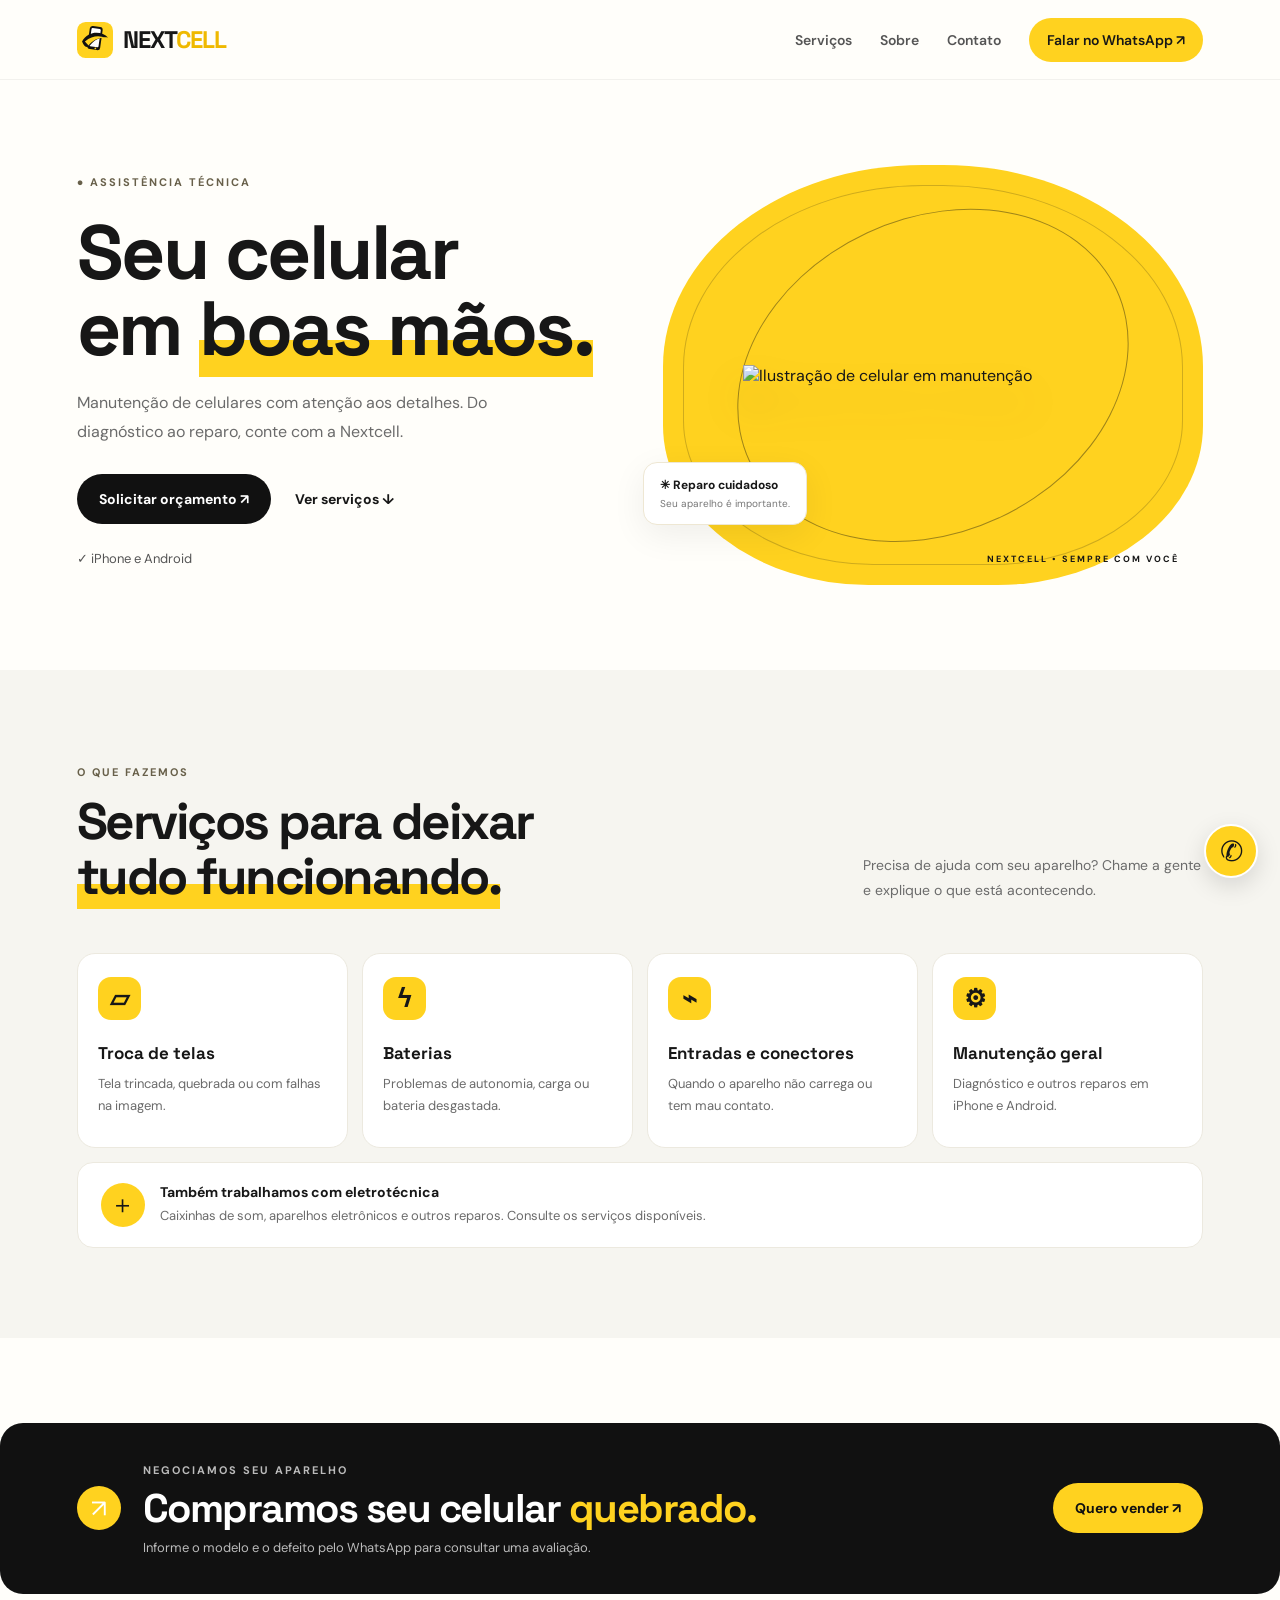
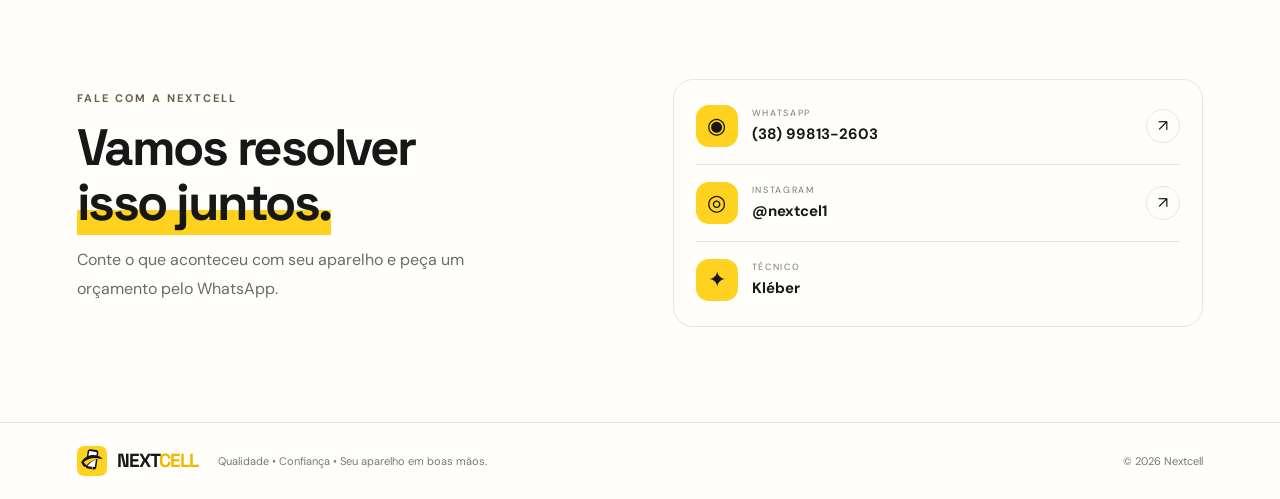
==== commit a0d967c9: "Change logo image source from assets folder Updated logo image source in header and footer." ====
--- a/index.html
+++ b/index.html
@@ -5,10 +5,10 @@
 <meta name="description" content="Nextcell Assistência Técnica — manutenção de celulares e eletrônicos."><title>Nextcell | Assistência Técnica</title>
 <link rel="icon" href="assets/nextcell-logo.svg" type="image/svg+xml"><link rel="stylesheet" href="style.css">
 </head><body>
-<header class="header"><a class="brand" href="#inicio"><img src="assets/nextcell-logo.svg" alt=""><span>NEXT<b>CELL</b></span></a><button class="menu-toggle" id="menuToggle" aria-label="Abrir menu" aria-expanded="false">☰</button><nav id="nav"><a href="#servicos">Serviços</a><a href="#sobre">Sobre</a><a href="#contato">Contato</a><a class="nav-cta" href="https://wa.me/5538998132603" target="_blank" rel="noopener">Falar no WhatsApp ↗</a></nav></header>
+<header class="header"><a class="brand" href="#inicio"><img src="nextcell-logo.svg" alt=""><span>NEXT<b>CELL</b></span></a><button class="menu-toggle" id="menuToggle" aria-label="Abrir menu" aria-expanded="false">☰</button><nav id="nav"><a href="#servicos">Serviços</a><a href="#sobre">Sobre</a><a href="#contato">Contato</a><a class="nav-cta" href="https://wa.me/5538998132603" target="_blank" rel="noopener">Falar no WhatsApp ↗</a></nav></header>
 <main>
 <section class="hero section" id="inicio"><div><span class="eyebrow">● ASSISTÊNCIA TÉCNICA</span><h1>Seu celular<br>em <em>boas mãos.</em></h1><p class="lead">Manutenção de celulares com atenção aos detalhes. Do diagnóstico ao reparo, conte com a Nextcell.</p><div class="actions"><a class="btn dark" href="https://wa.me/5538998132603?text=Olá%2C%20quero%20um%20orçamento%20para%20meu%20celular." target="_blank" rel="noopener">Solicitar orçamento ↗</a><a class="text-link" href="#servicos">Ver serviços ↓</a></div><p class="note">✓ iPhone e Android</p></div><div class="hero-art"><div class="orbit"></div><img src="assets/phone-repair.svg" alt="Ilustração de celular em manutenção"><div class="float-tag"><b>✳ Reparo cuidadoso</b><small>Seu aparelho é importante.</small></div><span class="art-caption">NEXTCELL • SEMPRE COM VOCÊ</span></div></section>
 <section class="services section" id="servicos"><div class="heading"><div><span class="eyebrow">O QUE FAZEMOS</span><h2>Serviços para deixar<br><em>tudo funcionando.</em></h2></div><p>Precisa de ajuda com seu aparelho? Chame a gente e explique o que está acontecendo.</p></div><div class="grid"><article><i>▱</i><h3>Troca de telas</h3><p>Tela trincada, quebrada ou com falhas na imagem.</p></article><article><i>ϟ</i><h3>Baterias</h3><p>Problemas de autonomia, carga ou bateria desgastada.</p></article><article><i>⌁</i><h3>Entradas e conectores</h3><p>Quando o aparelho não carrega ou tem mau contato.</p></article><article><i>⚙</i><h3>Manutenção geral</h3><p>Diagnóstico e outros reparos em iPhone e Android.</p></article></div><div class="extra"><span>＋</span><div><b>Também trabalhamos com eletrotécnica</b><p>Caixinhas de som, aparelhos eletrônicos e outros reparos. Consulte os serviços disponíveis.</p></div></div></section>
 <section class="buy section" id="sobre"><div class="buy-icon">↗</div><div><span class="eyebrow">NEGOCIAMOS SEU APARELHO</span><h2>Compramos seu celular <em>quebrado.</em></h2><p>Informe o modelo e o defeito pelo WhatsApp para consultar uma avaliação.</p></div><a class="btn yellow" href="https://wa.me/5538998132603?text=Olá%2C%20quero%20vender%20meu%20celular%20quebrado." target="_blank" rel="noopener">Quero vender ↗</a></section>
 <section class="contact section" id="contato"><div><span class="eyebrow">FALE COM A NEXTCELL</span><h2>Vamos resolver<br><em>isso juntos.</em></h2><p class="lead">Conte o que aconteceu com seu aparelho e peça um orçamento pelo WhatsApp.</p></div><div class="contact-card"><div class="contact-row"><span>◉</span><div><small>WHATSAPP</small><b>(38) 99813-2603</b></div><a href="https://wa.me/5538998132603" target="_blank" rel="noopener">↗</a></div><div class="contact-row"><span>◎</span><div><small>INSTAGRAM</small><b>@nextcel1</b></div><a href="https://instagram.com/nextcell7" target="_blank" rel="noopener">↗</a></div><div class="contact-row"><span>✦</span><div><small>TÉCNICO</small><b>Kléber</b></div></div></div></section>
-</main><footer><a class="brand" href="#inicio"><img src="assets/nextcell-logo.svg" alt=""><span>NEXT<b>CELL</b></span></a><p>Qualidade • Confiança • Seu aparelho em boas mãos.</p><small>© <span id="year"></span> Nextcell</small></footer><a class="whatsapp-float" href="https://wa.me/5538998132603" target="_blank" rel="noopener" aria-label="WhatsApp">✆</a><script src="script.js"></script></body></html>
+</main><footer><a class="brand" href="#inicio"><img src="nextcell-logo.svg" alt=""><span>NEXT<b>CELL</b></span></a><p>Qualidade • Confiança • Seu aparelho em boas mãos.</p><small>© <span id="year"></span> Nextcell</small></footer><a class="whatsapp-float" href="https://wa.me/5538998132603" target="_blank" rel="noopener" aria-label="WhatsApp">✆</a><script src="script.js"></script></body></html>
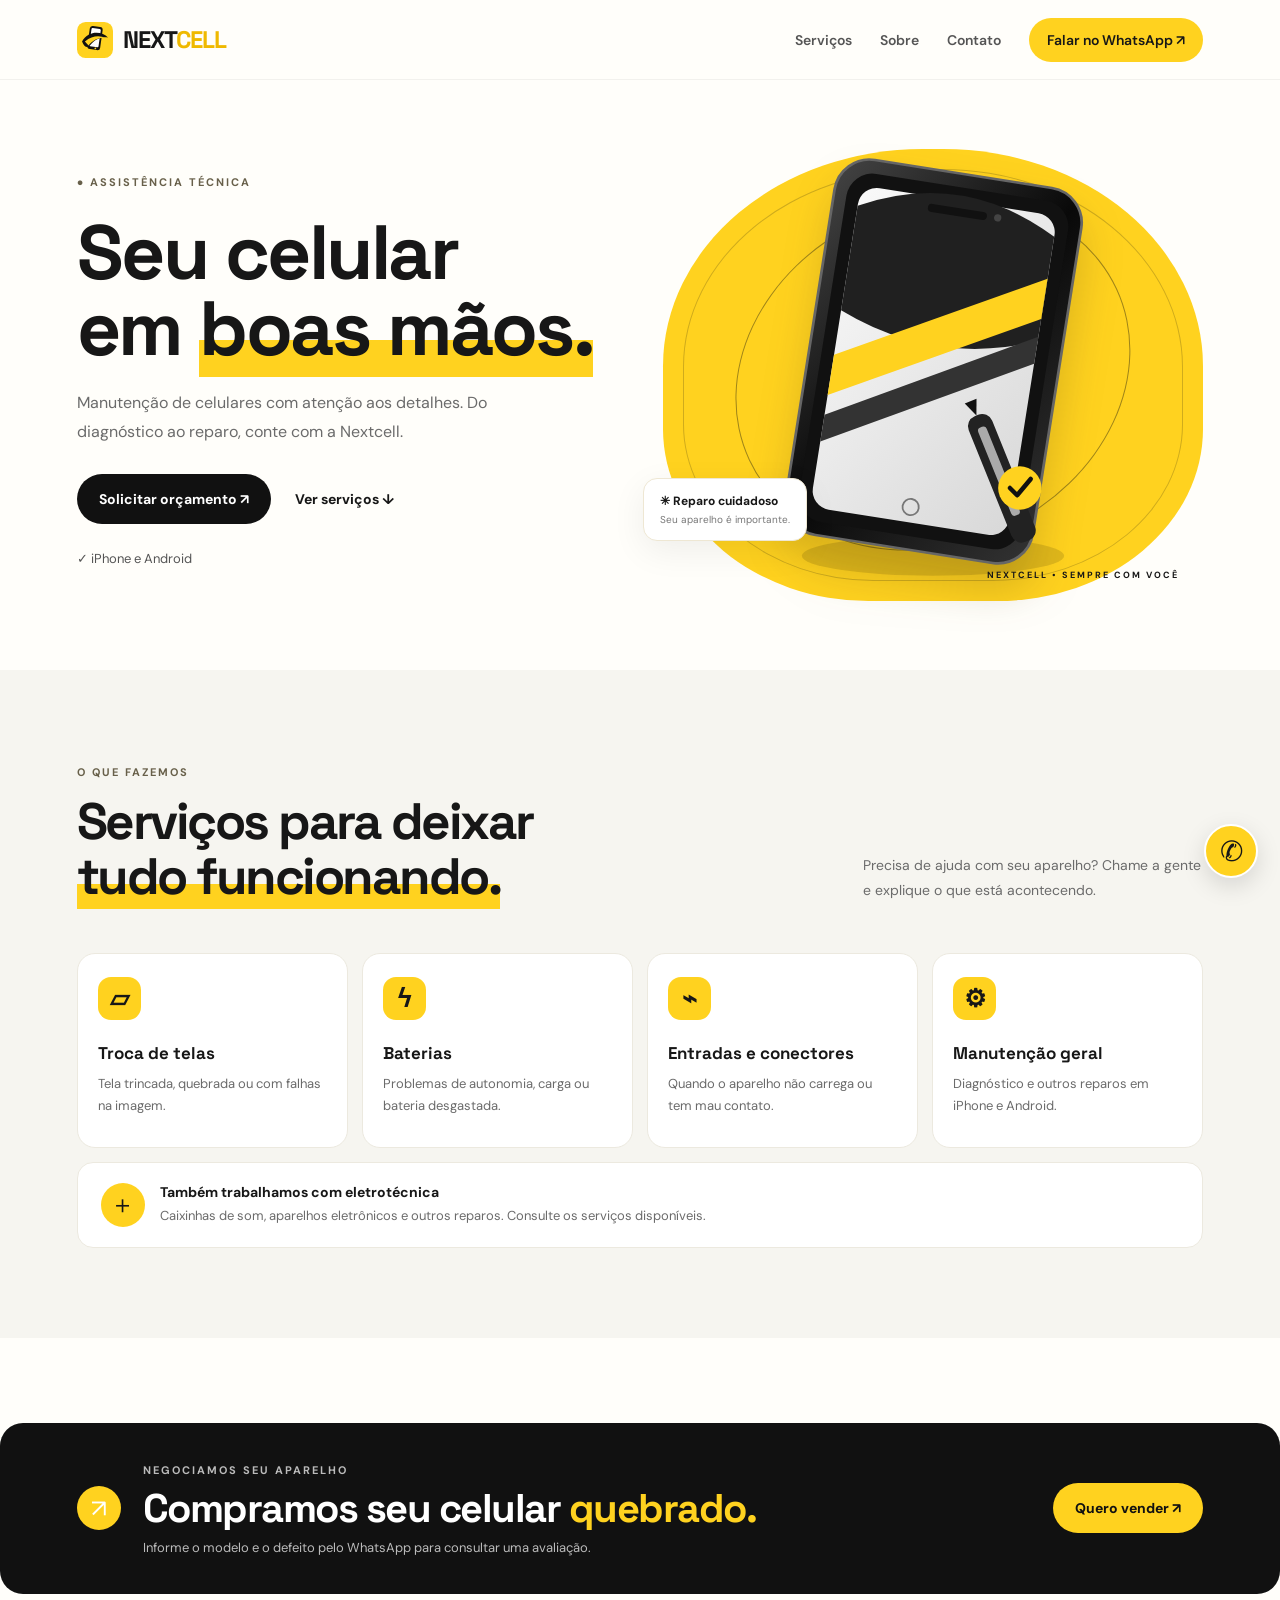
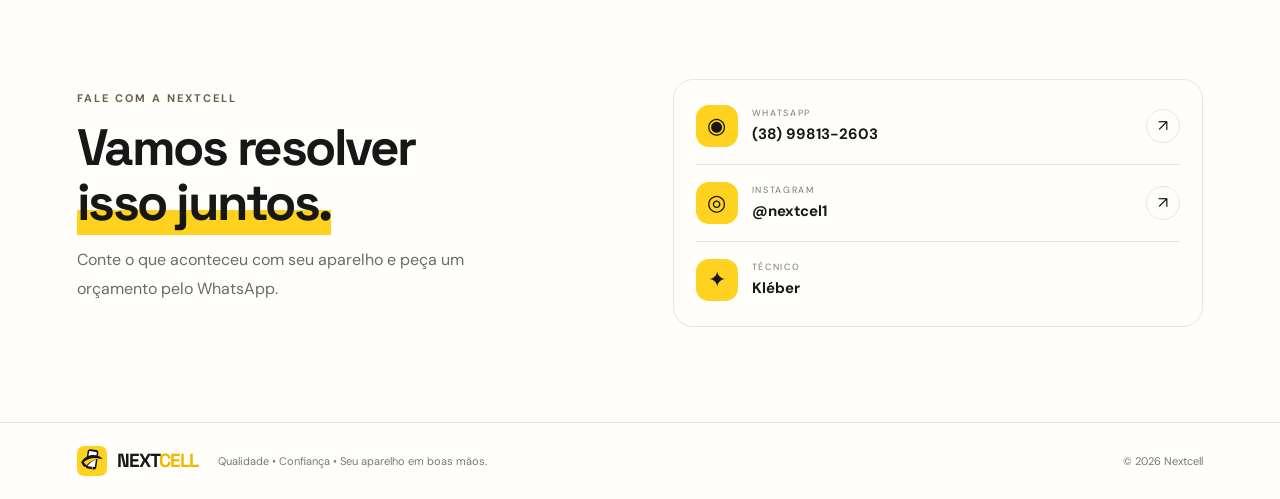
==== commit 2e4cf2ee: "Duplicate hero section in index.html" ====
--- a/index.html
+++ b/index.html
@@ -7,7 +7,7 @@
 </head><body>
 <header class="header"><a class="brand" href="#inicio"><img src="nextcell-logo.svg" alt=""><span>NEXT<b>CELL</b></span></a><button class="menu-toggle" id="menuToggle" aria-label="Abrir menu" aria-expanded="false">☰</button><nav id="nav"><a href="#servicos">Serviços</a><a href="#sobre">Sobre</a><a href="#contato">Contato</a><a class="nav-cta" href="https://wa.me/5538998132603" target="_blank" rel="noopener">Falar no WhatsApp ↗</a></nav></header>
 <main>
-<section class="hero section" id="inicio"><div><span class="eyebrow">● ASSISTÊNCIA TÉCNICA</span><h1>Seu celular<br>em <em>boas mãos.</em></h1><p class="lead">Manutenção de celulares com atenção aos detalhes. Do diagnóstico ao reparo, conte com a Nextcell.</p><div class="actions"><a class="btn dark" href="https://wa.me/5538998132603?text=Olá%2C%20quero%20um%20orçamento%20para%20meu%20celular." target="_blank" rel="noopener">Solicitar orçamento ↗</a><a class="text-link" href="#servicos">Ver serviços ↓</a></div><p class="note">✓ iPhone e Android</p></div><div class="hero-art"><div class="orbit"></div><img src="assets/phone-repair.svg" alt="Ilustração de celular em manutenção"><div class="float-tag"><b>✳ Reparo cuidadoso</b><small>Seu aparelho é importante.</small></div><span class="art-caption">NEXTCELL • SEMPRE COM VOCÊ</span></div></section>
+<section class="hero section" id="inicio"><div><span class="eyebrow">● ASSISTÊNCIA TÉCNICA</span><h1>Seu celular<br>em <em>boas mãos.</em></h1><p class="lead">Manutenção de celulares com atenção aos detalhes. Do diagnóstico ao reparo, conte com a Nextcell.</p><div class="actions"><a class="btn dark" href="https://wa.me/5538998132603?text=Olá%2C%20quero%20um%20orçamento%20para%20meu%20celular." target="_blank" rel="noopener">Solicitar orçamento ↗</a><a class="text-link" href="#servicos">Ver serviços ↓</a></div><p class="note">✓ iPhone e Android</p></div><div class="hero-art"><div class="orbit"></div><img src="phone-repair.svg" alt="Ilustração de celular em manutenção"><div class="float-tag"><b>✳ Reparo cuidadoso</b><small>Seu aparelho é importante.</small></div><span class="art-caption">NEXTCELL • SEMPRE COM VOCÊ</span></div></section>
 <section class="services section" id="servicos"><div class="heading"><div><span class="eyebrow">O QUE FAZEMOS</span><h2>Serviços para deixar<br><em>tudo funcionando.</em></h2></div><p>Precisa de ajuda com seu aparelho? Chame a gente e explique o que está acontecendo.</p></div><div class="grid"><article><i>▱</i><h3>Troca de telas</h3><p>Tela trincada, quebrada ou com falhas na imagem.</p></article><article><i>ϟ</i><h3>Baterias</h3><p>Problemas de autonomia, carga ou bateria desgastada.</p></article><article><i>⌁</i><h3>Entradas e conectores</h3><p>Quando o aparelho não carrega ou tem mau contato.</p></article><article><i>⚙</i><h3>Manutenção geral</h3><p>Diagnóstico e outros reparos em iPhone e Android.</p></article></div><div class="extra"><span>＋</span><div><b>Também trabalhamos com eletrotécnica</b><p>Caixinhas de som, aparelhos eletrônicos e outros reparos. Consulte os serviços disponíveis.</p></div></div></section>
 <section class="buy section" id="sobre"><div class="buy-icon">↗</div><div><span class="eyebrow">NEGOCIAMOS SEU APARELHO</span><h2>Compramos seu celular <em>quebrado.</em></h2><p>Informe o modelo e o defeito pelo WhatsApp para consultar uma avaliação.</p></div><a class="btn yellow" href="https://wa.me/5538998132603?text=Olá%2C%20quero%20vender%20meu%20celular%20quebrado." target="_blank" rel="noopener">Quero vender ↗</a></section>
 <section class="contact section" id="contato"><div><span class="eyebrow">FALE COM A NEXTCELL</span><h2>Vamos resolver<br><em>isso juntos.</em></h2><p class="lead">Conte o que aconteceu com seu aparelho e peça um orçamento pelo WhatsApp.</p></div><div class="contact-card"><div class="contact-row"><span>◉</span><div><small>WHATSAPP</small><b>(38) 99813-2603</b></div><a href="https://wa.me/5538998132603" target="_blank" rel="noopener">↗</a></div><div class="contact-row"><span>◎</span><div><small>INSTAGRAM</small><b>@nextcel1</b></div><a href="https://instagram.com/nextcell7" target="_blank" rel="noopener">↗</a></div><div class="contact-row"><span>✦</span><div><small>TÉCNICO</small><b>Kléber</b></div></div></div></section>
